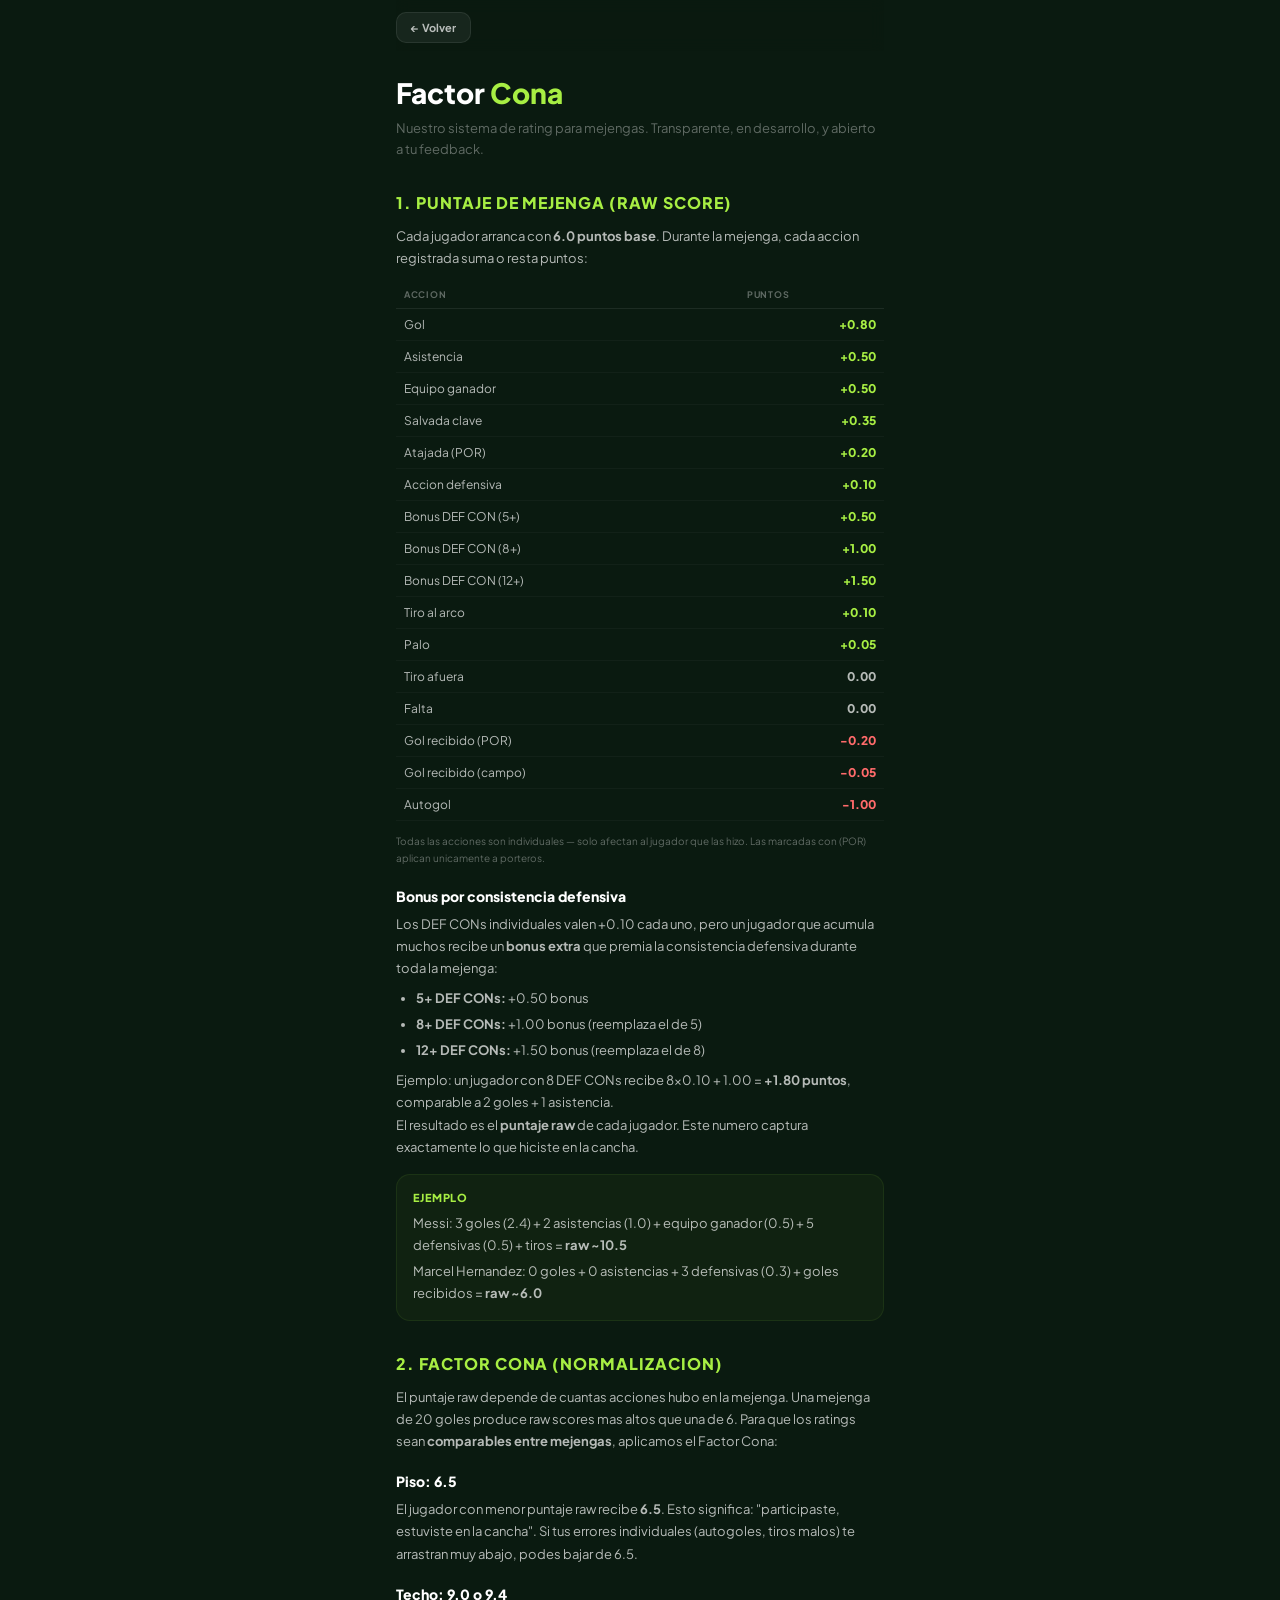
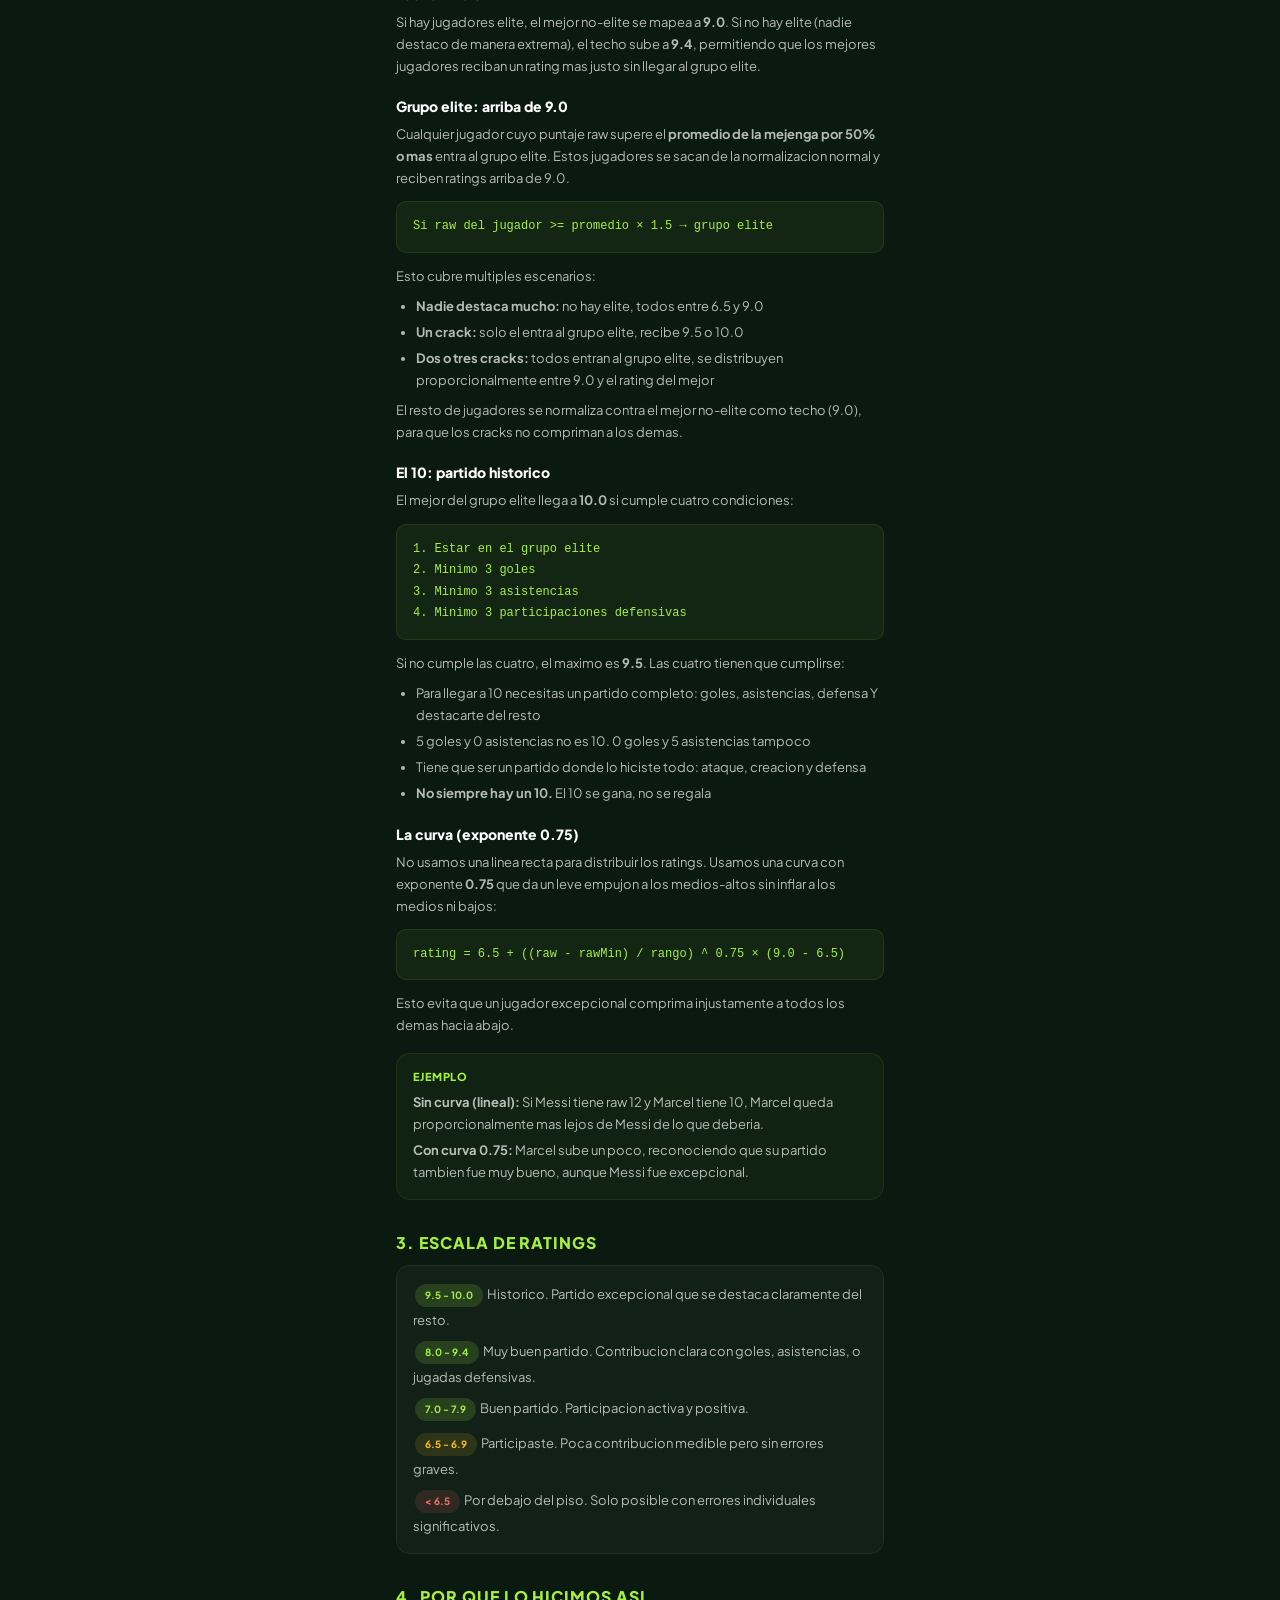
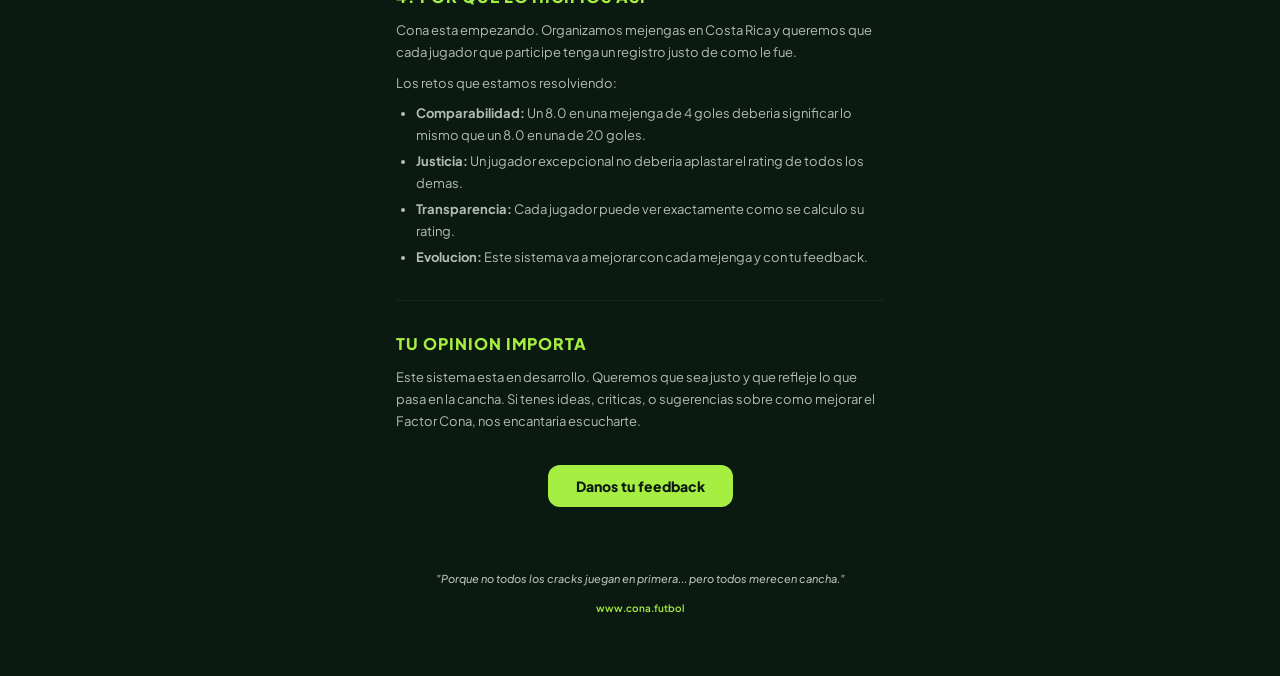
==== factor-cona.html @ 8634e44c "Actualizar organizador y reporte con Factor Cona + mejoras UI - Botón "Invitar a gente" en registro " ====
<!DOCTYPE html>
<html lang="es">
<head>
<meta charset="UTF-8">
<meta name="viewport" content="width=device-width,initial-scale=1,maximum-scale=1,user-scalable=no">
<title>Factor Cona — Sistema de Rating</title>
<link href="https://fonts.googleapis.com/css2?family=Plus+Jakarta+Sans:wght@400;500;600;700;800&display=swap" rel="stylesheet">
<style>
*{margin:0;padding:0;box-sizing:border-box}
:root{--bg:#0a1a10;--g:#A7EE43;--g2:rgba(167,238,67,.15);--w:#fff;--w7:rgba(255,255,255,.7);--w4:rgba(255,255,255,.35);--w2:rgba(255,255,255,.15)}
html{background:var(--bg)}
body{font-family:'Plus Jakarta Sans',sans-serif;background:var(--bg);color:var(--w);min-height:100vh;display:flex;justify-content:center}
.wrap{width:100%;max-width:520px;padding:0 16px 60px}
.back-bar{display:flex;align-items:center;padding:max(12px,env(safe-area-inset-top,12px)) 0 8px;position:sticky;top:0;z-index:50;background:rgba(10,26,16,.9);backdrop-filter:blur(8px)}
.back-btn{background:rgba(255,255,255,.06);border:1px solid rgba(255,255,255,.08);border-radius:10px;padding:8px 14px;font-family:inherit;font-size:11px;font-weight:700;color:var(--w7);cursor:pointer;display:flex;align-items:center;gap:6px}
h1{font-size:28px;font-weight:800;margin:24px 0 8px}
h1 span{color:var(--g)}
.sub{font-size:13px;color:var(--w4);line-height:1.6;margin-bottom:32px}
h2{font-size:16px;font-weight:800;color:var(--g);margin:32px 0 12px;text-transform:uppercase;letter-spacing:.06em}
h3{font-size:14px;font-weight:800;margin:20px 0 8px}
p,li{font-size:13px;color:var(--w7);line-height:1.7}
ul{padding-left:20px;margin:8px 0}
li{margin-bottom:4px}
.card{background:rgba(255,255,255,.03);border:1px solid rgba(255,255,255,.06);border-radius:14px;padding:16px;margin:12px 0}
.formula{font-family:monospace;font-size:12px;color:var(--g);background:rgba(167,238,67,.06);border:1px solid rgba(167,238,67,.1);border-radius:10px;padding:14px 16px;margin:12px 0;line-height:1.8;overflow-x:auto}
.table-wrap{overflow-x:auto;margin:12px 0}
table{width:100%;border-collapse:collapse;font-size:12px}
th{font-size:9px;font-weight:700;text-transform:uppercase;letter-spacing:.08em;color:var(--w4);padding:8px;text-align:left;border-bottom:1px solid rgba(255,255,255,.08)}
td{padding:8px;border-bottom:1px solid rgba(255,255,255,.03);color:var(--w7)}
td:last-child{font-weight:800;text-align:right}
.pos{color:var(--g)}
.neg{color:#ff6b6b}
.tag{display:inline-block;font-size:10px;font-weight:700;padding:3px 10px;border-radius:20px;margin:2px}
.tag.g{background:var(--g2);color:var(--g)}
.tag.y{background:rgba(251,191,36,.12);color:#fbbf24}
.tag.r{background:rgba(255,107,107,.12);color:#ff6b6b}
.example{background:rgba(167,238,67,.04);border:1px solid rgba(167,238,67,.08);border-radius:14px;padding:16px;margin:16px 0}
.example-title{font-size:11px;font-weight:800;color:var(--g);text-transform:uppercase;letter-spacing:.08em;margin-bottom:8px}
.divider{height:1px;background:rgba(255,255,255,.06);margin:32px 0}
.feedback-section{text-align:center;margin:32px 0}
.feedback-btn{background:var(--g);border:none;border-radius:12px;padding:12px 28px;font-family:inherit;font-size:14px;font-weight:800;color:#0a1a10;cursor:pointer}
.feedback-btn:active{opacity:.8}
.ftr{text-align:center;padding:32px 0 0;color:var(--w4)}
.ftr .tagline{font-size:11px;font-style:italic;font-weight:500;line-height:1.5;margin-bottom:8px;color:var(--w7)}
.ftr a{color:var(--g);text-decoration:none;font-size:10px;font-weight:600}
</style>
</head>
<body>
<div class="wrap">

<div class="back-bar">
  <button class="back-btn" onclick="history.back()">← Volver</button>
</div>

<h1>Factor <span>Cona</span></h1>
<p class="sub">Nuestro sistema de rating para mejengas. Transparente, en desarrollo, y abierto a tu feedback.</p>

<h2>1. Puntaje de Mejenga (Raw Score)</h2>
<p>Cada jugador arranca con <strong>6.0 puntos base</strong>. Durante la mejenga, cada accion registrada suma o resta puntos:</p>

<div class="table-wrap">
<table>
  <thead><tr><th>Accion</th><th>Puntos</th></tr></thead>
  <tbody>
    <tr><td>Gol</td><td class="pos">+0.80</td></tr>
    <tr><td>Asistencia</td><td class="pos">+0.50</td></tr>
    <tr><td>Equipo ganador</td><td class="pos">+0.50</td></tr>
    <tr><td>Salvada clave</td><td class="pos">+0.35</td></tr>
    <tr><td>Atajada (POR)</td><td class="pos">+0.20</td></tr>
    <tr><td>Accion defensiva</td><td class="pos">+0.10</td></tr>
    <tr><td>Bonus DEF CON (5+)</td><td class="pos">+0.50</td></tr>
    <tr><td>Bonus DEF CON (8+)</td><td class="pos">+1.00</td></tr>
    <tr><td>Bonus DEF CON (12+)</td><td class="pos">+1.50</td></tr>
    <tr><td>Tiro al arco</td><td class="pos">+0.10</td></tr>
    <tr><td>Palo</td><td class="pos">+0.05</td></tr>
    <tr><td>Tiro afuera</td><td>0.00</td></tr>
    <tr><td>Falta</td><td>0.00</td></tr>
    <tr><td>Gol recibido (POR)</td><td class="neg">-0.20</td></tr>
    <tr><td>Gol recibido (campo)</td><td class="neg">-0.05</td></tr>
    <tr><td>Autogol</td><td class="neg">-1.00</td></tr>
  </tbody>
</table>
</div>
<p style="font-size:10px;color:var(--w4);margin-top:8px">Todas las acciones son individuales — solo afectan al jugador que las hizo. Las marcadas con (POR) aplican unicamente a porteros.</p>

<h3>Bonus por consistencia defensiva</h3>
<p>Los DEF CONs individuales valen +0.10 cada uno, pero un jugador que acumula muchos recibe un <strong>bonus extra</strong> que premia la consistencia defensiva durante toda la mejenga:</p>
<ul>
  <li><strong>5+ DEF CONs:</strong> +0.50 bonus</li>
  <li><strong>8+ DEF CONs:</strong> +1.00 bonus (reemplaza el de 5)</li>
  <li><strong>12+ DEF CONs:</strong> +1.50 bonus (reemplaza el de 8)</li>
</ul>
<p>Ejemplo: un jugador con 8 DEF CONs recibe 8×0.10 + 1.00 = <strong>+1.80 puntos</strong>, comparable a 2 goles + 1 asistencia.</p>

<p>El resultado es el <strong>puntaje raw</strong> de cada jugador. Este numero captura exactamente lo que hiciste en la cancha.</p>

<div class="example">
  <div class="example-title">Ejemplo</div>
  <p>Messi: 3 goles (2.4) + 2 asistencias (1.0) + equipo ganador (0.5) + 5 defensivas (0.5) + tiros = <strong>raw ~10.5</strong></p>
  <p style="margin-top:4px">Marcel Hernandez: 0 goles + 0 asistencias + 3 defensivas (0.3) + goles recibidos = <strong>raw ~6.0</strong></p>
</div>

<h2>2. Factor Cona (Normalizacion)</h2>
<p>El puntaje raw depende de cuantas acciones hubo en la mejenga. Una mejenga de 20 goles produce raw scores mas altos que una de 6. Para que los ratings sean <strong>comparables entre mejengas</strong>, aplicamos el Factor Cona:</p>

<h3>Piso: 6.5</h3>
<p>El jugador con menor puntaje raw recibe <strong>6.5</strong>. Esto significa: "participaste, estuviste en la cancha". Si tus errores individuales (autogoles, tiros malos) te arrastran muy abajo, podes bajar de 6.5.</p>

<h3>Techo: 9.0 o 9.4</h3>
<p>Si hay jugadores elite, el mejor no-elite se mapea a <strong>9.0</strong>. Si no hay elite (nadie destaco de manera extrema), el techo sube a <strong>9.4</strong>, permitiendo que los mejores jugadores reciban un rating mas justo sin llegar al grupo elite.</p>

<h3>Grupo elite: arriba de 9.0</h3>
<p>Cualquier jugador cuyo puntaje raw supere el <strong>promedio de la mejenga por 50% o mas</strong> entra al grupo elite. Estos jugadores se sacan de la normalizacion normal y reciben ratings arriba de 9.0.</p>

<div class="formula">
Si raw del jugador >= promedio × 1.5 → grupo elite
</div>

<p>Esto cubre multiples escenarios:</p>
<ul>
  <li><strong>Nadie destaca mucho:</strong> no hay elite, todos entre 6.5 y 9.0</li>
  <li><strong>Un crack:</strong> solo el entra al grupo elite, recibe 9.5 o 10.0</li>
  <li><strong>Dos o tres cracks:</strong> todos entran al grupo elite, se distribuyen proporcionalmente entre 9.0 y el rating del mejor</li>
</ul>

<p>El resto de jugadores se normaliza contra el mejor no-elite como techo (9.0), para que los cracks no compriman a los demas.</p>

<h3>El 10: partido historico</h3>
<p>El mejor del grupo elite llega a <strong>10.0</strong> si cumple cuatro condiciones:</p>

<div class="formula">
1. Estar en el grupo elite<br>
2. Minimo 3 goles<br>
3. Minimo 3 asistencias<br>
4. Minimo 3 participaciones defensivas
</div>

<p>Si no cumple las cuatro, el maximo es <strong>9.5</strong>. Las cuatro tienen que cumplirse:</p>
<ul>
  <li>Para llegar a 10 necesitas un partido completo: goles, asistencias, defensa Y destacarte del resto</li>
  <li>5 goles y 0 asistencias no es 10. 0 goles y 5 asistencias tampoco</li>
  <li>Tiene que ser un partido donde lo hiciste todo: ataque, creacion y defensa</li>
  <li><strong>No siempre hay un 10.</strong> El 10 se gana, no se regala</li>
</ul>

<h3>La curva (exponente 0.75)</h3>
<p>No usamos una linea recta para distribuir los ratings. Usamos una curva con exponente <strong>0.75</strong> que da un leve empujon a los medios-altos sin inflar a los medios ni bajos:</p>

<div class="formula">
rating = 6.5 + ((raw - rawMin) / rango) ^ 0.75 × (9.0 - 6.5)
</div>

<p>Esto evita que un jugador excepcional comprima injustamente a todos los demas hacia abajo.</p>

<div class="example">
  <div class="example-title">Ejemplo</div>
  <p><strong>Sin curva (lineal):</strong> Si Messi tiene raw 12 y Marcel tiene 10, Marcel queda proporcionalmente mas lejos de Messi de lo que deberia.</p>
  <p style="margin-top:4px"><strong>Con curva 0.75:</strong> Marcel sube un poco, reconociendo que su partido tambien fue muy bueno, aunque Messi fue excepcional.</p>
</div>

<h2>3. Escala de Ratings</h2>

<div class="card">
  <p><span class="tag g">9.5 - 10.0</span> Historico. Partido excepcional que se destaca claramente del resto.</p>
  <p style="margin-top:8px"><span class="tag g">8.0 - 9.4</span> Muy buen partido. Contribucion clara con goles, asistencias, o jugadas defensivas.</p>
  <p style="margin-top:8px"><span class="tag g">7.0 - 7.9</span> Buen partido. Participacion activa y positiva.</p>
  <p style="margin-top:8px"><span class="tag y">6.5 - 6.9</span> Participaste. Poca contribucion medible pero sin errores graves.</p>
  <p style="margin-top:8px"><span class="tag r">&lt; 6.5</span> Por debajo del piso. Solo posible con errores individuales significativos.</p>
</div>

<h2>4. Por que lo hicimos asi</h2>

<p>Cona esta empezando. Organizamos mejengas en Costa Rica y queremos que cada jugador que participe tenga un registro justo de como le fue.</p>

<p style="margin-top:8px">Los retos que estamos resolviendo:</p>
<ul>
  <li><strong>Comparabilidad:</strong> Un 8.0 en una mejenga de 4 goles deberia significar lo mismo que un 8.0 en una de 20 goles.</li>
  <li><strong>Justicia:</strong> Un jugador excepcional no deberia aplastar el rating de todos los demas.</li>
  <li><strong>Transparencia:</strong> Cada jugador puede ver exactamente como se calculo su rating.</li>
  <li><strong>Evolucion:</strong> Este sistema va a mejorar con cada mejenga y con tu feedback.</li>
</ul>

<div class="divider"></div>

<h2>Tu opinion importa</h2>
<p>Este sistema esta en desarrollo. Queremos que sea justo y que refleje lo que pasa en la cancha. Si tenes ideas, criticas, o sugerencias sobre como mejorar el Factor Cona, nos encantaria escucharte.</p>

<div class="feedback-section">
  <button class="feedback-btn" onclick="document.getElementById('fbModal').style.display='flex'">Danos tu feedback</button>
</div>

<div class="ftr">
  <p class="tagline">"Porque no todos los cracks juegan en primera... pero todos merecen cancha."</p>
  <a href="https://www.cona.futbol">www.cona.futbol</a>
</div>

</div>

<!-- Feedback Modal -->
<div id="fbModal" style="position:fixed;inset:0;z-index:200;display:none;background:rgba(0,0,0,.6);backdrop-filter:blur(4px);align-items:center;justify-content:center">
  <div style="background:rgba(10,20,13,.97);border:1px solid rgba(255,255,255,.08);border-radius:20px;width:90%;max-width:400px;padding:24px 20px;position:relative">
    <button onclick="document.getElementById('fbModal').style.display='none'" style="position:absolute;top:12px;right:12px;background:rgba(255,255,255,.06);border:none;border-radius:8px;width:28px;height:28px;color:var(--w4);font-size:14px;cursor:pointer;font-family:inherit">✕</button>
    <p style="font-size:16px;font-weight:800;color:var(--w);margin-bottom:4px">Tu opinion importa</p>
    <p style="font-size:11px;color:var(--w4);margin-bottom:16px">Ayudanos a mejorar el Factor Cona y el sistema de rating</p>
    <textarea id="fbText" placeholder="Que pensas del sistema de rating? Algo que cambiarias? Ideas para mejorar el Factor Cona..." style="width:100%;min-height:120px;background:rgba(255,255,255,.04);border:1px solid rgba(255,255,255,.1);border-radius:12px;padding:12px;font-family:inherit;font-size:13px;color:var(--w);resize:vertical;outline:none" onfocus="this.style.borderColor='rgba(167,238,67,.4)'" onblur="this.style.borderColor='rgba(255,255,255,.1)'"></textarea>
    <button id="fbSend" onclick="sendFeedback()" style="margin-top:12px;width:100%;padding:12px;background:var(--g);border:none;border-radius:12px;font-family:inherit;font-size:13px;font-weight:800;color:#0a1a10;cursor:pointer">Enviar feedback</button>
  </div>
</div>

<script>
async function sendFeedback() {
  const text = document.getElementById('fbText').value.trim();
  if (!text) return;
  const btn = document.getElementById('fbSend');
  btn.textContent = 'Enviando...';
  btn.disabled = true;
  try {
    const url = 'https://firestore.googleapis.com/v1/projects/cona-demo-organizador/databases/(default)/documents/feedback_factor_cona';
    const res = await fetch(url, {
      method: 'POST',
      headers: {'Content-Type': 'application/json'},
      body: JSON.stringify({
        fields: {
          mensaje: {stringValue: text},
          ts: {timestampValue: new Date().toISOString()},
          userAgent: {stringValue: navigator.userAgent}
        }
      })
    });
    if (!res.ok) {
      const err = await res.json();
      throw new Error(err.error?.message || res.status);
    }
    btn.textContent = 'Enviado!';
    btn.style.background = 'rgba(167,238,67,.3)';
    btn.style.color = '#A7EE43';
    document.getElementById('fbText').value = '';
    setTimeout(() => {
      document.getElementById('fbModal').style.display = 'none';
      btn.textContent = 'Enviar feedback';
      btn.style.background = '';
      btn.style.color = '';
      btn.disabled = false;
    }, 1500);
  } catch (e) {
    btn.textContent = 'Error: ' + e.message;
    btn.style.fontSize = '10px';
    btn.disabled = false;
  }
}
</script>
</body>
</html>
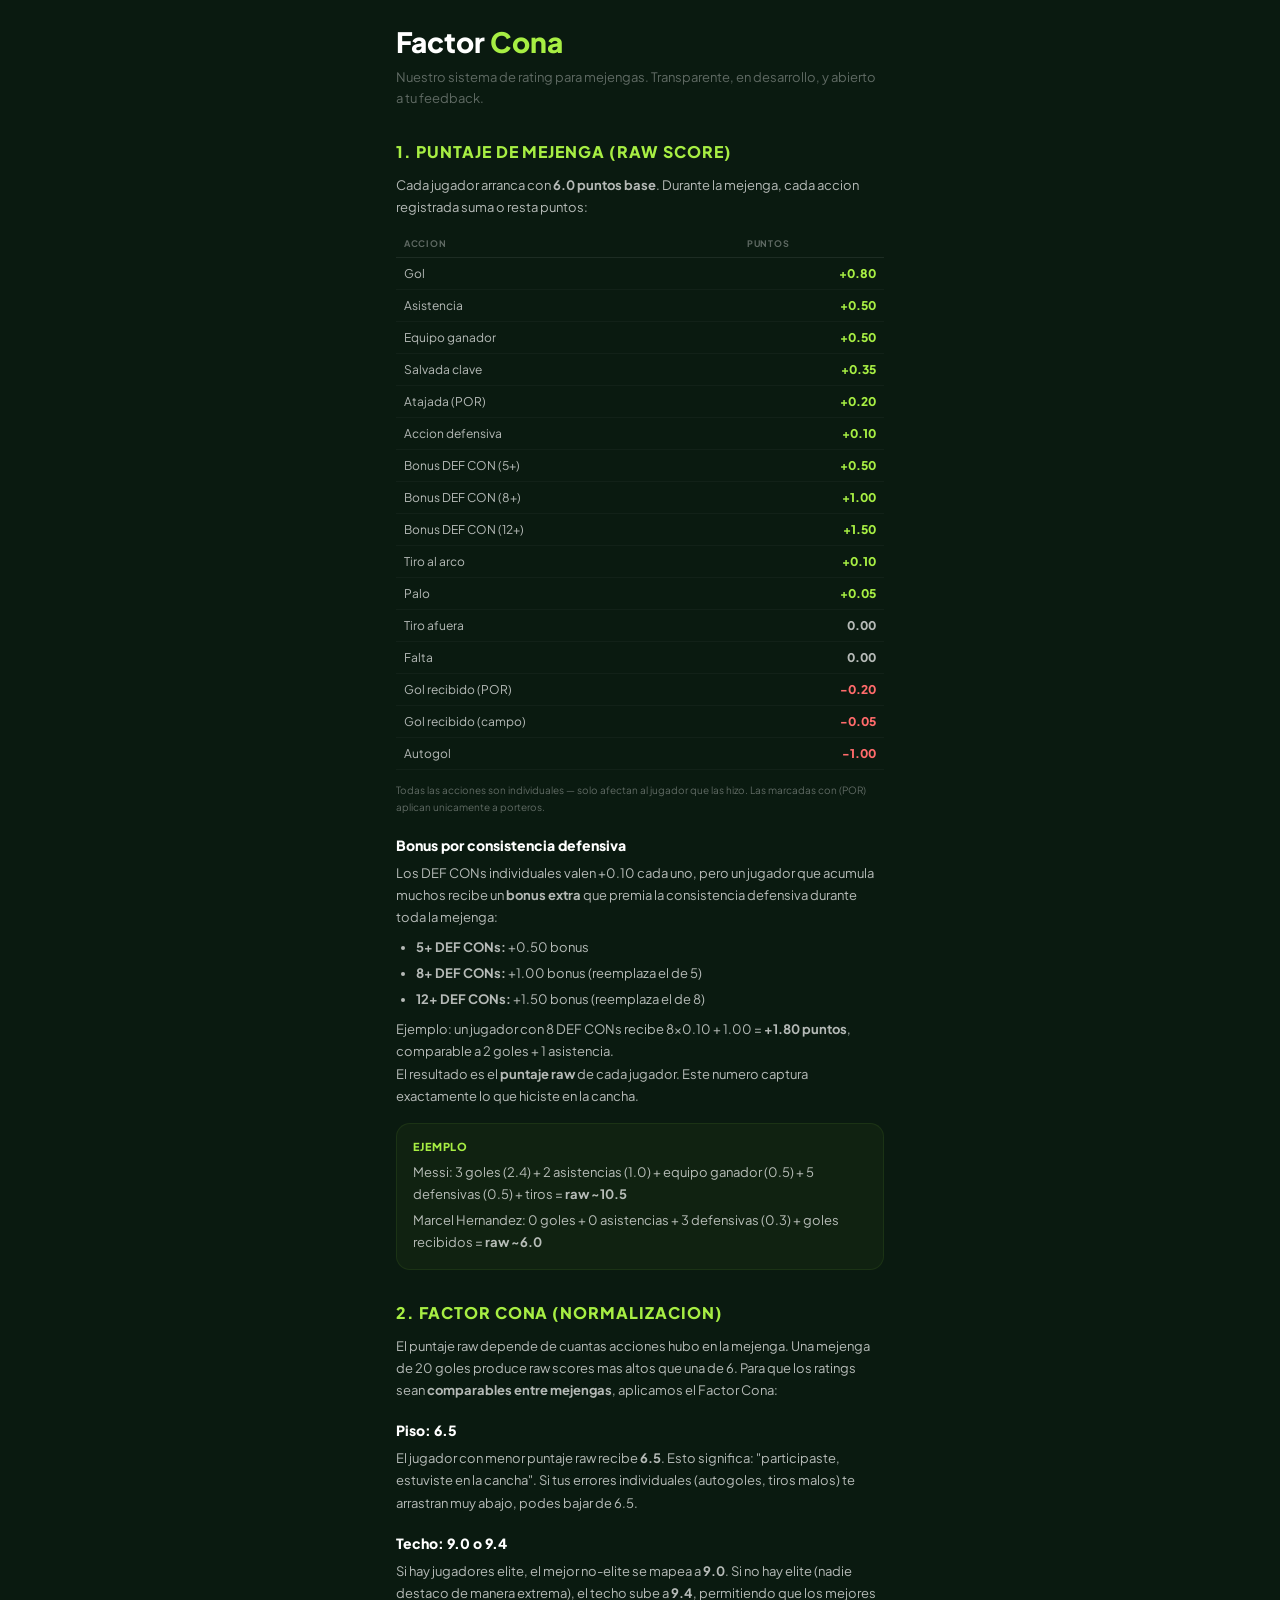
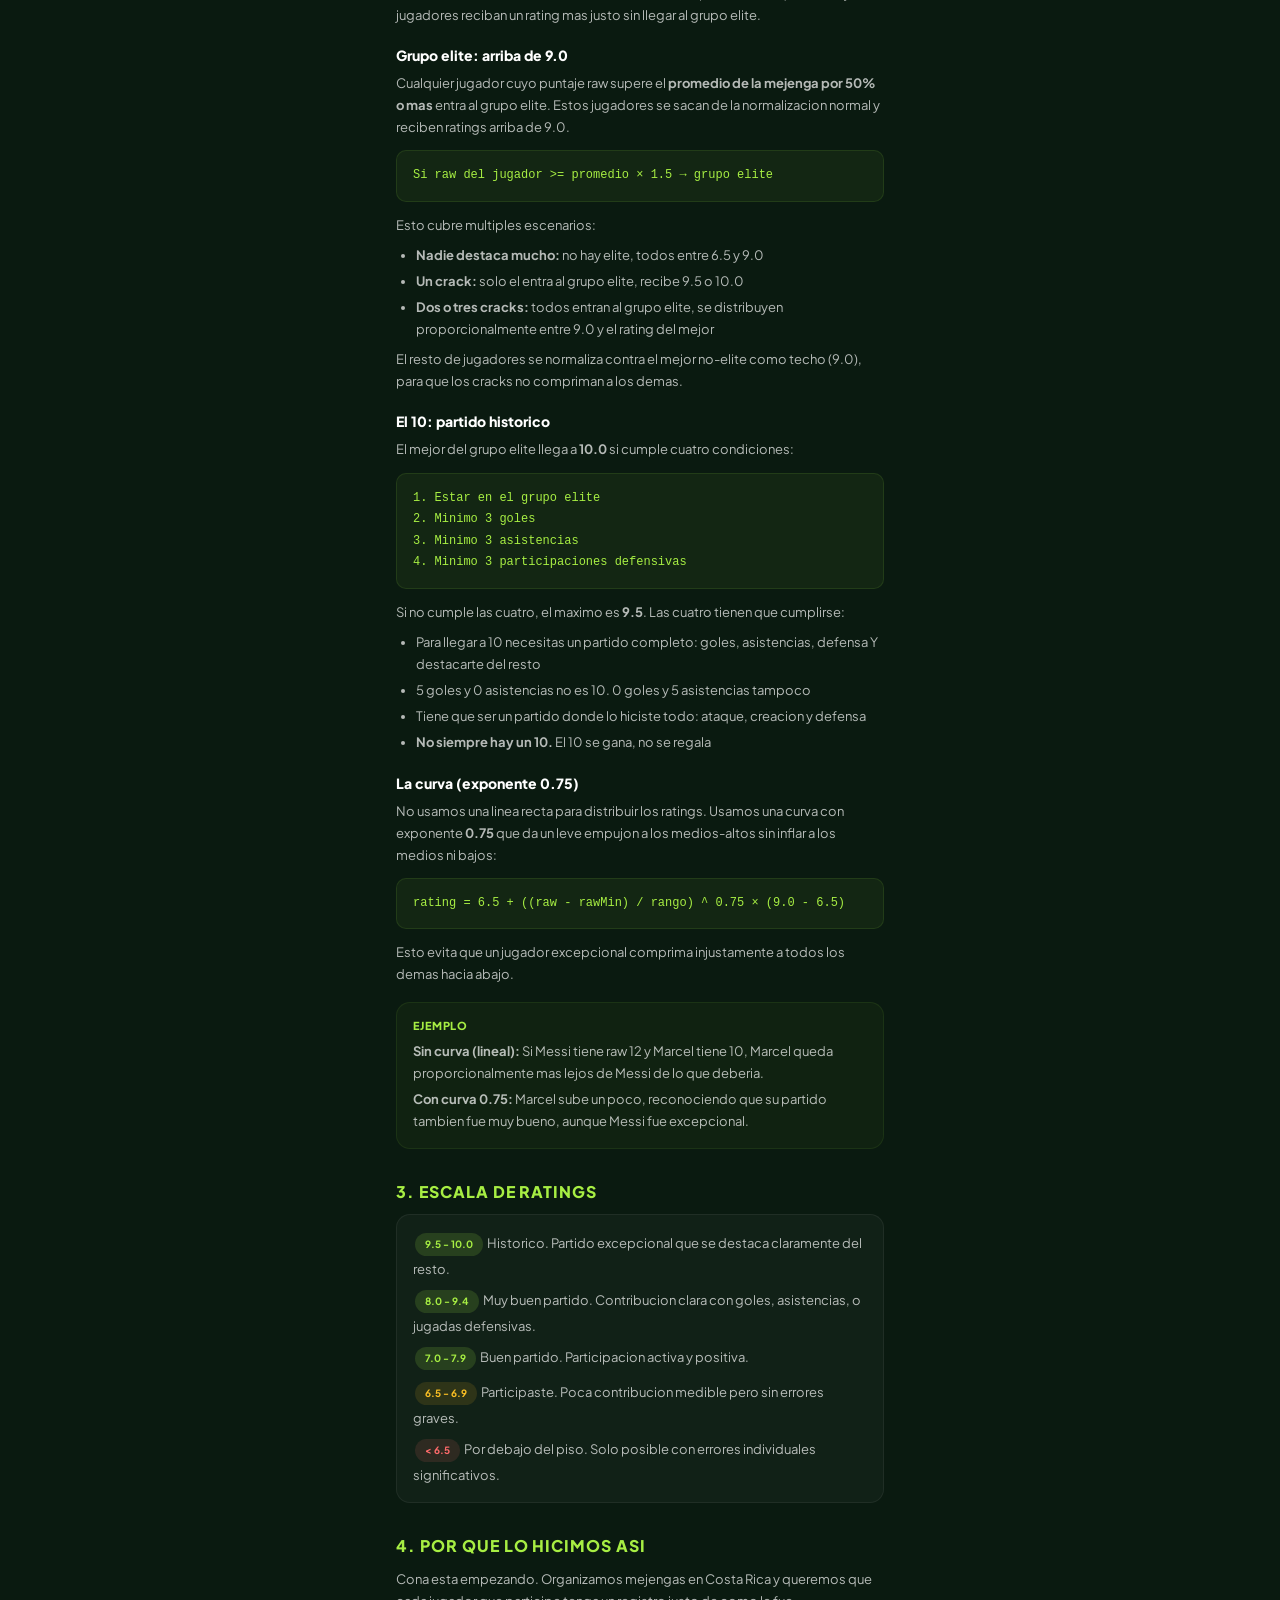
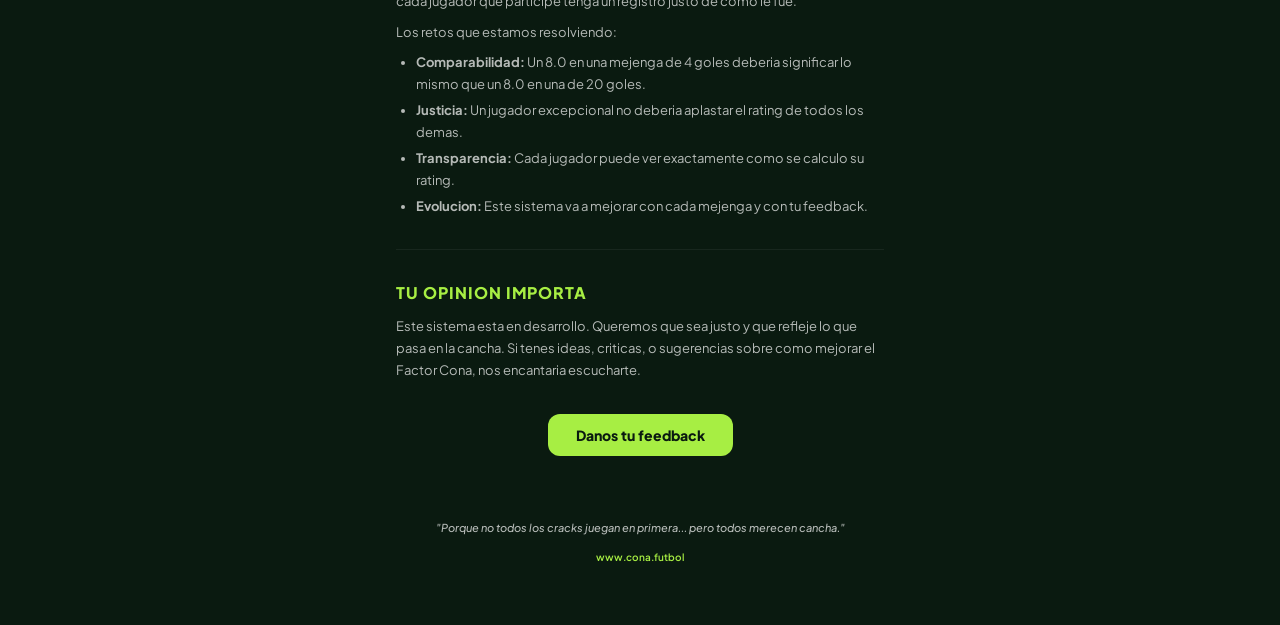
==== commit fa3b5767: "Remover boton Volver de factor-cona.html El boton usaba history.back() que podia llevar de vuelta al" ====
--- a/factor-cona.html
+++ b/factor-cona.html
@@ -48,11 +48,7 @@
 <body>
 <div class="wrap">
 
-<div class="back-bar">
-  <button class="back-btn" onclick="history.back()">← Volver</button>
-</div>
-
-<h1>Factor <span>Cona</span></h1>
+<h1 style="margin-top:max(24px,env(safe-area-inset-top,24px))">Factor <span>Cona</span></h1>
 <p class="sub">Nuestro sistema de rating para mejengas. Transparente, en desarrollo, y abierto a tu feedback.</p>
 
 <h2>1. Puntaje de Mejenga (Raw Score)</h2>
@@ -199,7 +195,7 @@
 <!-- Feedback Modal -->
 <div id="fbModal" style="position:fixed;inset:0;z-index:200;display:none;background:rgba(0,0,0,.6);backdrop-filter:blur(4px);align-items:center;justify-content:center">
   <div style="background:rgba(10,20,13,.97);border:1px solid rgba(255,255,255,.08);border-radius:20px;width:90%;max-width:400px;padding:24px 20px;position:relative">
-    <button onclick="document.getElementById('fbModal').style.display='none'" style="position:absolute;top:12px;right:12px;background:rgba(255,255,255,.06);border:none;border-radius:8px;width:28px;height:28px;color:var(--w4);font-size:14px;cursor:pointer;font-family:inherit">✕</button>
+    <button onclick="document.getElementById('fbModal').style.display='none'" style="position:absolute;top:12px;right:12px;background:rgba(255,255,255,.06);border:none;border-radius:8px;width:28px;height:28px;color:var(--w4);font-size:14px;cursor:pointer;font-family:inherit">&times;</button>
     <p style="font-size:16px;font-weight:800;color:var(--w);margin-bottom:4px">Tu opinion importa</p>
     <p style="font-size:11px;color:var(--w4);margin-bottom:16px">Ayudanos a mejorar el Factor Cona y el sistema de rating</p>
     <textarea id="fbText" placeholder="Que pensas del sistema de rating? Algo que cambiarias? Ideas para mejorar el Factor Cona..." style="width:100%;min-height:120px;background:rgba(255,255,255,.04);border:1px solid rgba(255,255,255,.1);border-radius:12px;padding:12px;font-family:inherit;font-size:13px;color:var(--w);resize:vertical;outline:none" onfocus="this.style.borderColor='rgba(167,238,67,.4)'" onblur="this.style.borderColor='rgba(255,255,255,.1)'"></textarea>
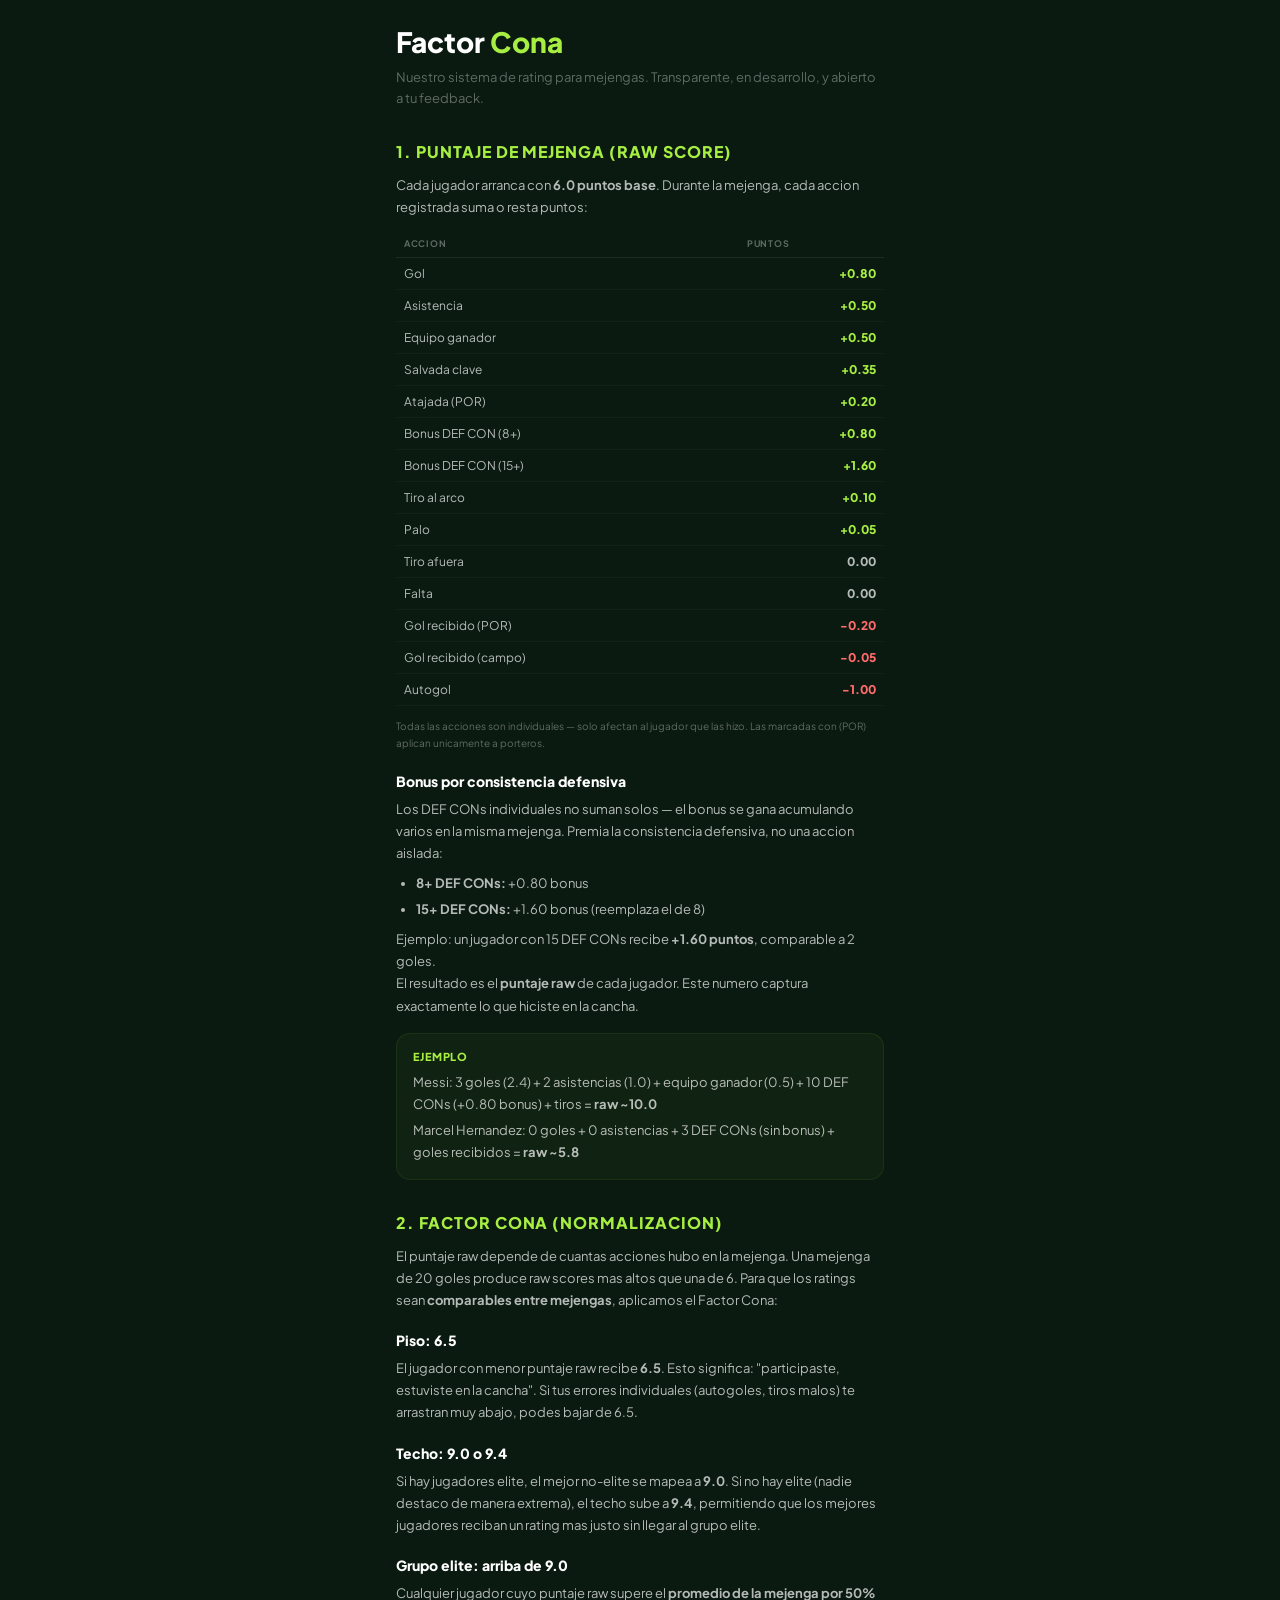
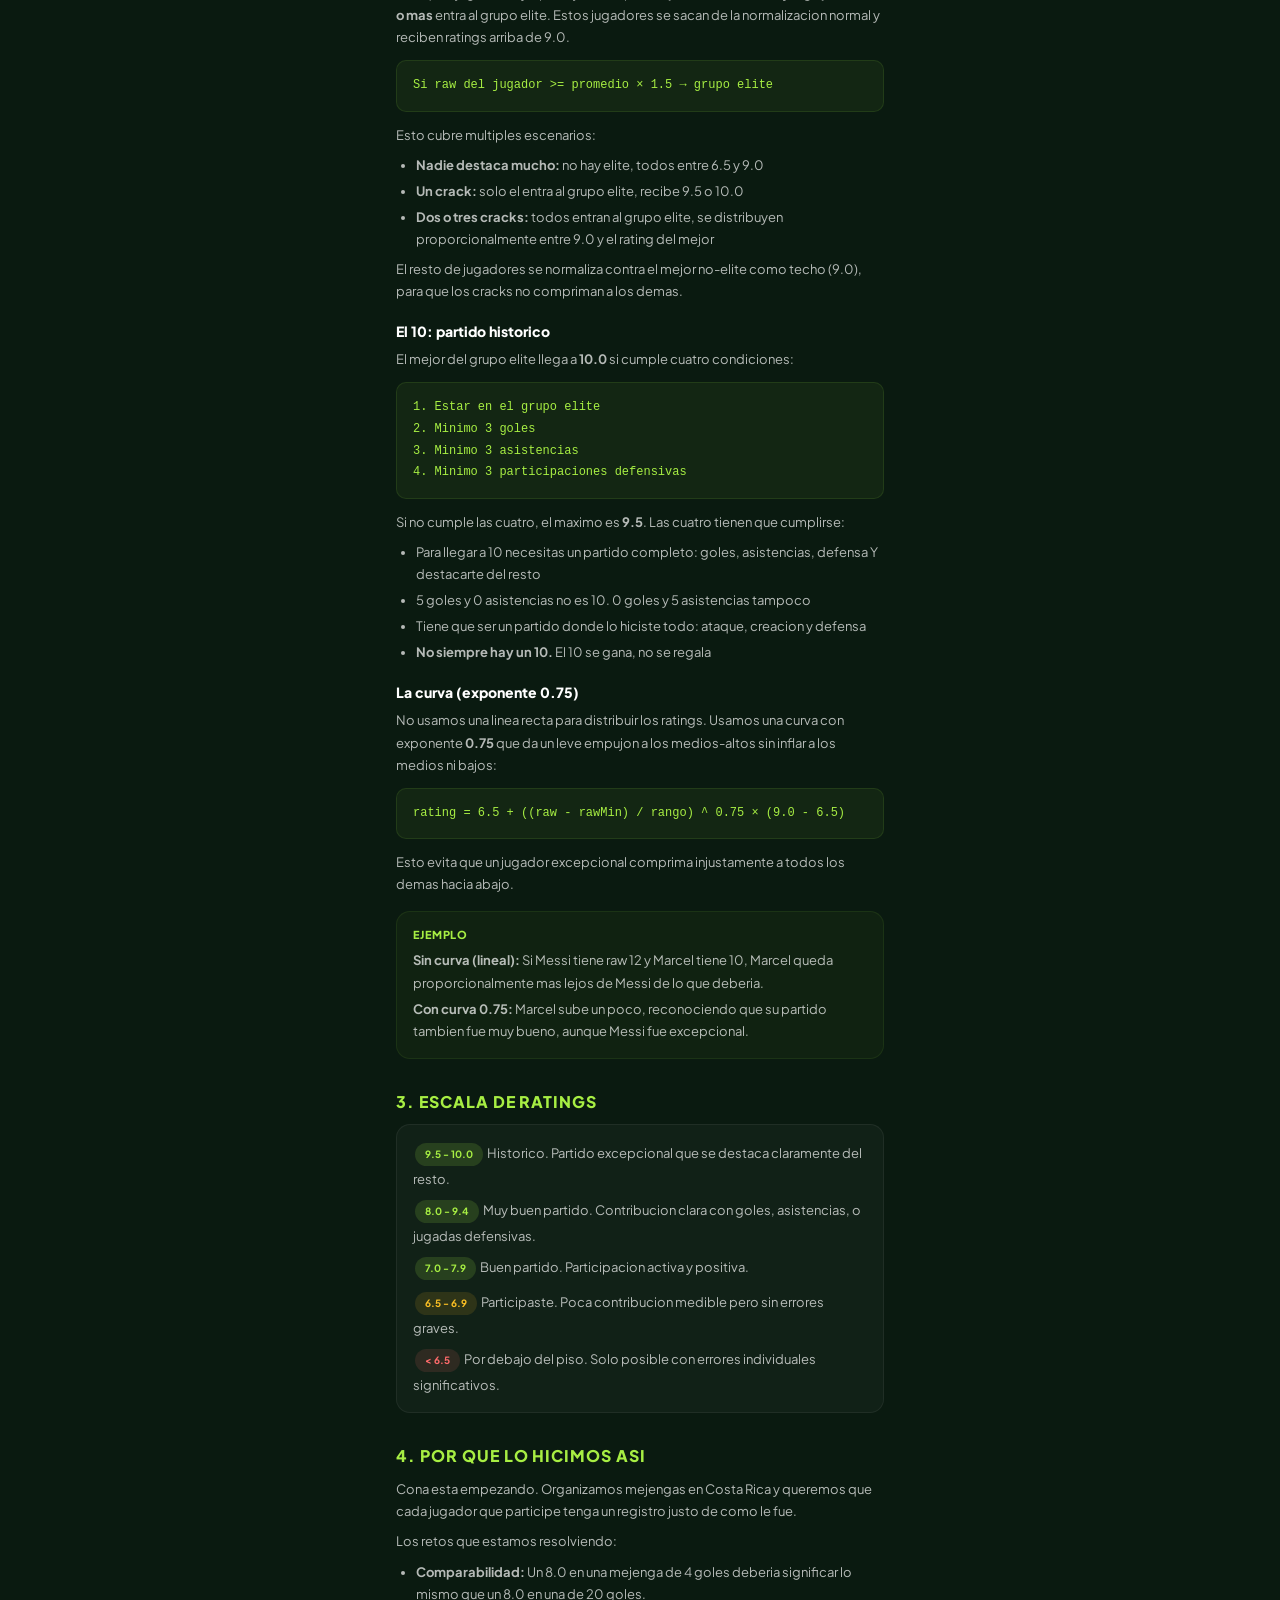
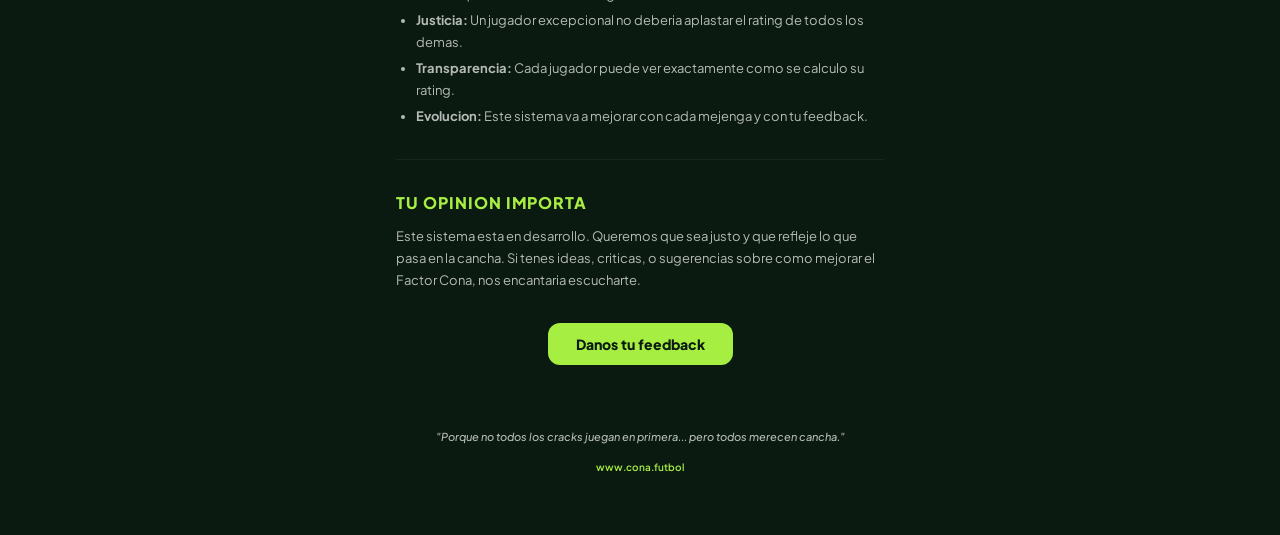
==== commit 047cc9f1: "Rebalance DEFCON bonus + mostrar Faltas en reporte Cambio 1 — Rating DEFCON Antes: +0.10 por cada DE" ====
--- a/factor-cona.html
+++ b/factor-cona.html
@@ -63,10 +63,8 @@
     <tr><td>Equipo ganador</td><td class="pos">+0.50</td></tr>
     <tr><td>Salvada clave</td><td class="pos">+0.35</td></tr>
     <tr><td>Atajada (POR)</td><td class="pos">+0.20</td></tr>
-    <tr><td>Accion defensiva</td><td class="pos">+0.10</td></tr>
-    <tr><td>Bonus DEF CON (5+)</td><td class="pos">+0.50</td></tr>
-    <tr><td>Bonus DEF CON (8+)</td><td class="pos">+1.00</td></tr>
-    <tr><td>Bonus DEF CON (12+)</td><td class="pos">+1.50</td></tr>
+    <tr><td>Bonus DEF CON (8+)</td><td class="pos">+0.80</td></tr>
+    <tr><td>Bonus DEF CON (15+)</td><td class="pos">+1.60</td></tr>
     <tr><td>Tiro al arco</td><td class="pos">+0.10</td></tr>
     <tr><td>Palo</td><td class="pos">+0.05</td></tr>
     <tr><td>Tiro afuera</td><td>0.00</td></tr>
@@ -80,20 +78,19 @@
 <p style="font-size:10px;color:var(--w4);margin-top:8px">Todas las acciones son individuales — solo afectan al jugador que las hizo. Las marcadas con (POR) aplican unicamente a porteros.</p>
 
 <h3>Bonus por consistencia defensiva</h3>
-<p>Los DEF CONs individuales valen +0.10 cada uno, pero un jugador que acumula muchos recibe un <strong>bonus extra</strong> que premia la consistencia defensiva durante toda la mejenga:</p>
-<ul>
-  <li><strong>5+ DEF CONs:</strong> +0.50 bonus</li>
-  <li><strong>8+ DEF CONs:</strong> +1.00 bonus (reemplaza el de 5)</li>
-  <li><strong>12+ DEF CONs:</strong> +1.50 bonus (reemplaza el de 8)</li>
-</ul>
-<p>Ejemplo: un jugador con 8 DEF CONs recibe 8×0.10 + 1.00 = <strong>+1.80 puntos</strong>, comparable a 2 goles + 1 asistencia.</p>
+<p>Los DEF CONs individuales no suman solos — el bonus se gana acumulando varios en la misma mejenga. Premia la consistencia defensiva, no una accion aislada:</p>
+<ul>
+  <li><strong>8+ DEF CONs:</strong> +0.80 bonus</li>
+  <li><strong>15+ DEF CONs:</strong> +1.60 bonus (reemplaza el de 8)</li>
+</ul>
+<p>Ejemplo: un jugador con 15 DEF CONs recibe <strong>+1.60 puntos</strong>, comparable a 2 goles.</p>
 
 <p>El resultado es el <strong>puntaje raw</strong> de cada jugador. Este numero captura exactamente lo que hiciste en la cancha.</p>
 
 <div class="example">
   <div class="example-title">Ejemplo</div>
-  <p>Messi: 3 goles (2.4) + 2 asistencias (1.0) + equipo ganador (0.5) + 5 defensivas (0.5) + tiros = <strong>raw ~10.5</strong></p>
-  <p style="margin-top:4px">Marcel Hernandez: 0 goles + 0 asistencias + 3 defensivas (0.3) + goles recibidos = <strong>raw ~6.0</strong></p>
+  <p>Messi: 3 goles (2.4) + 2 asistencias (1.0) + equipo ganador (0.5) + 10 DEF CONs (+0.80 bonus) + tiros = <strong>raw ~10.0</strong></p>
+  <p style="margin-top:4px">Marcel Hernandez: 0 goles + 0 asistencias + 3 DEF CONs (sin bonus) + goles recibidos = <strong>raw ~5.8</strong></p>
 </div>
 
 <h2>2. Factor Cona (Normalizacion)</h2>
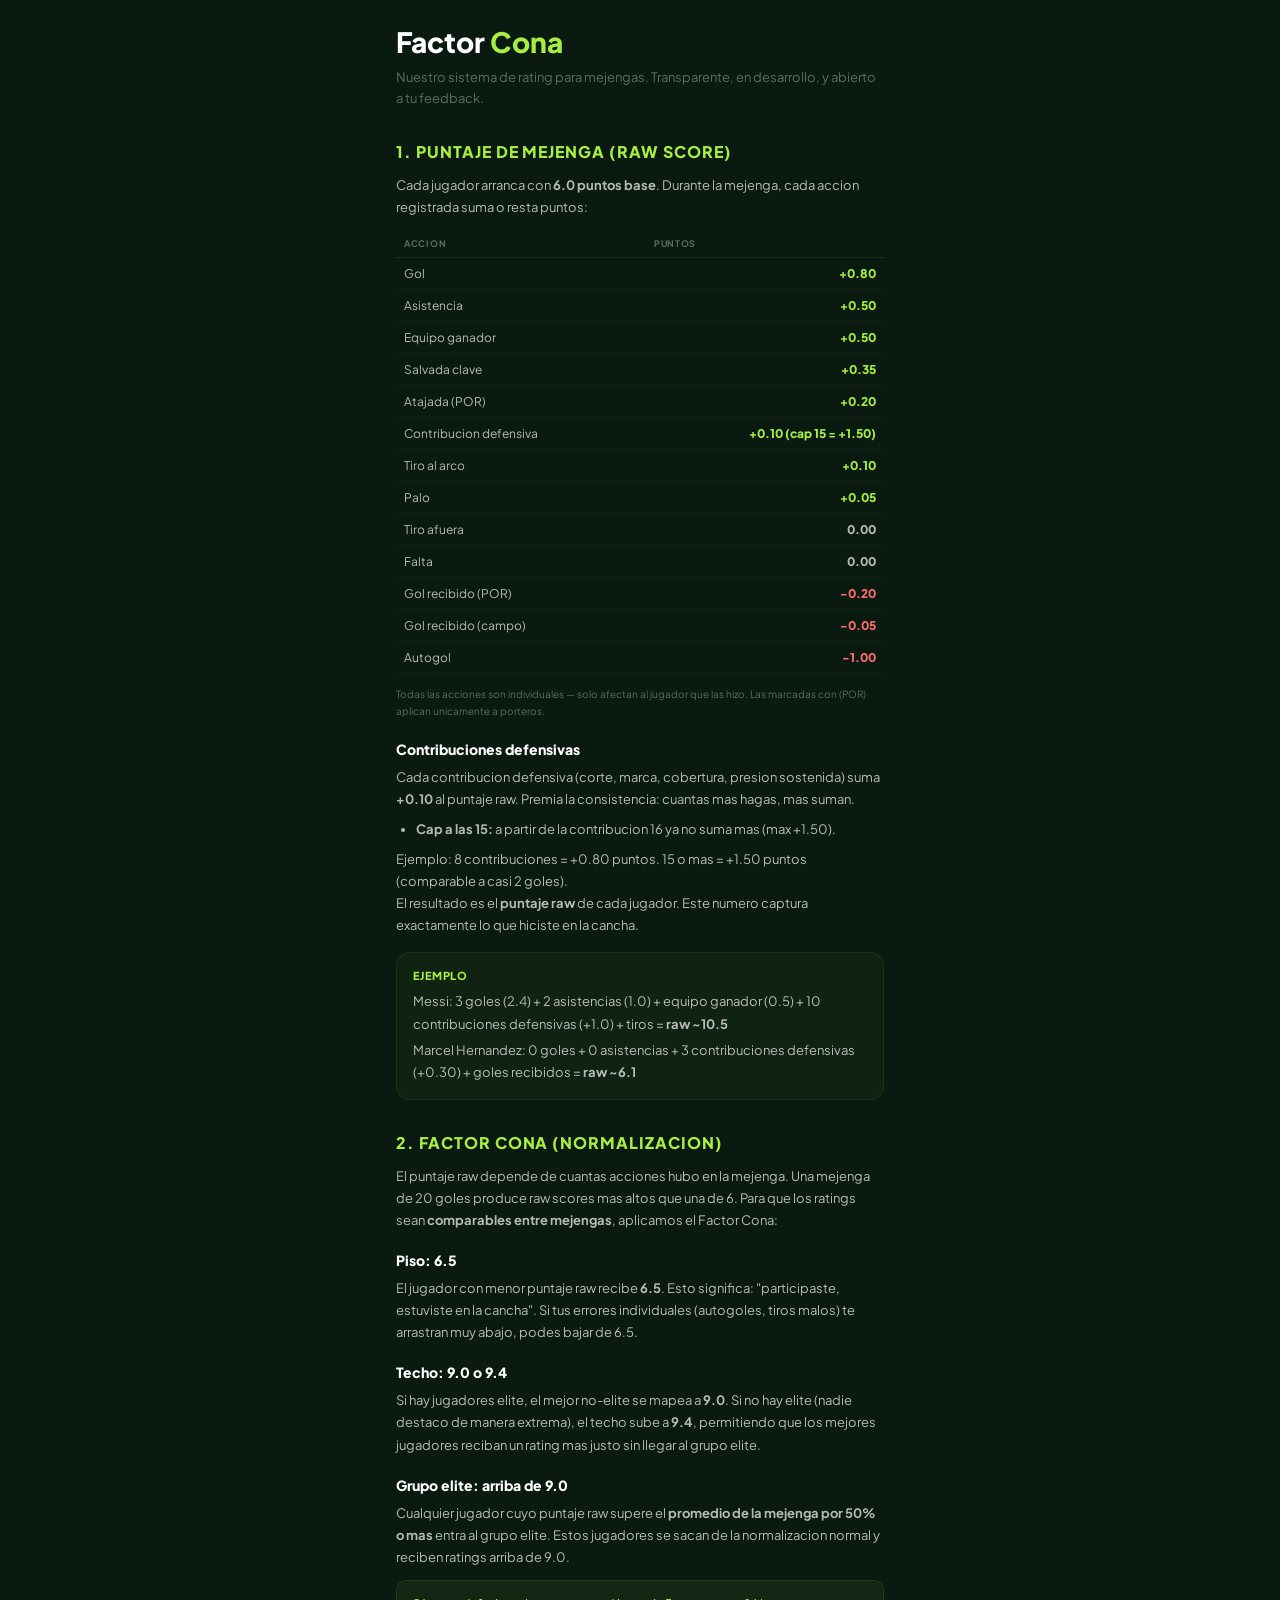
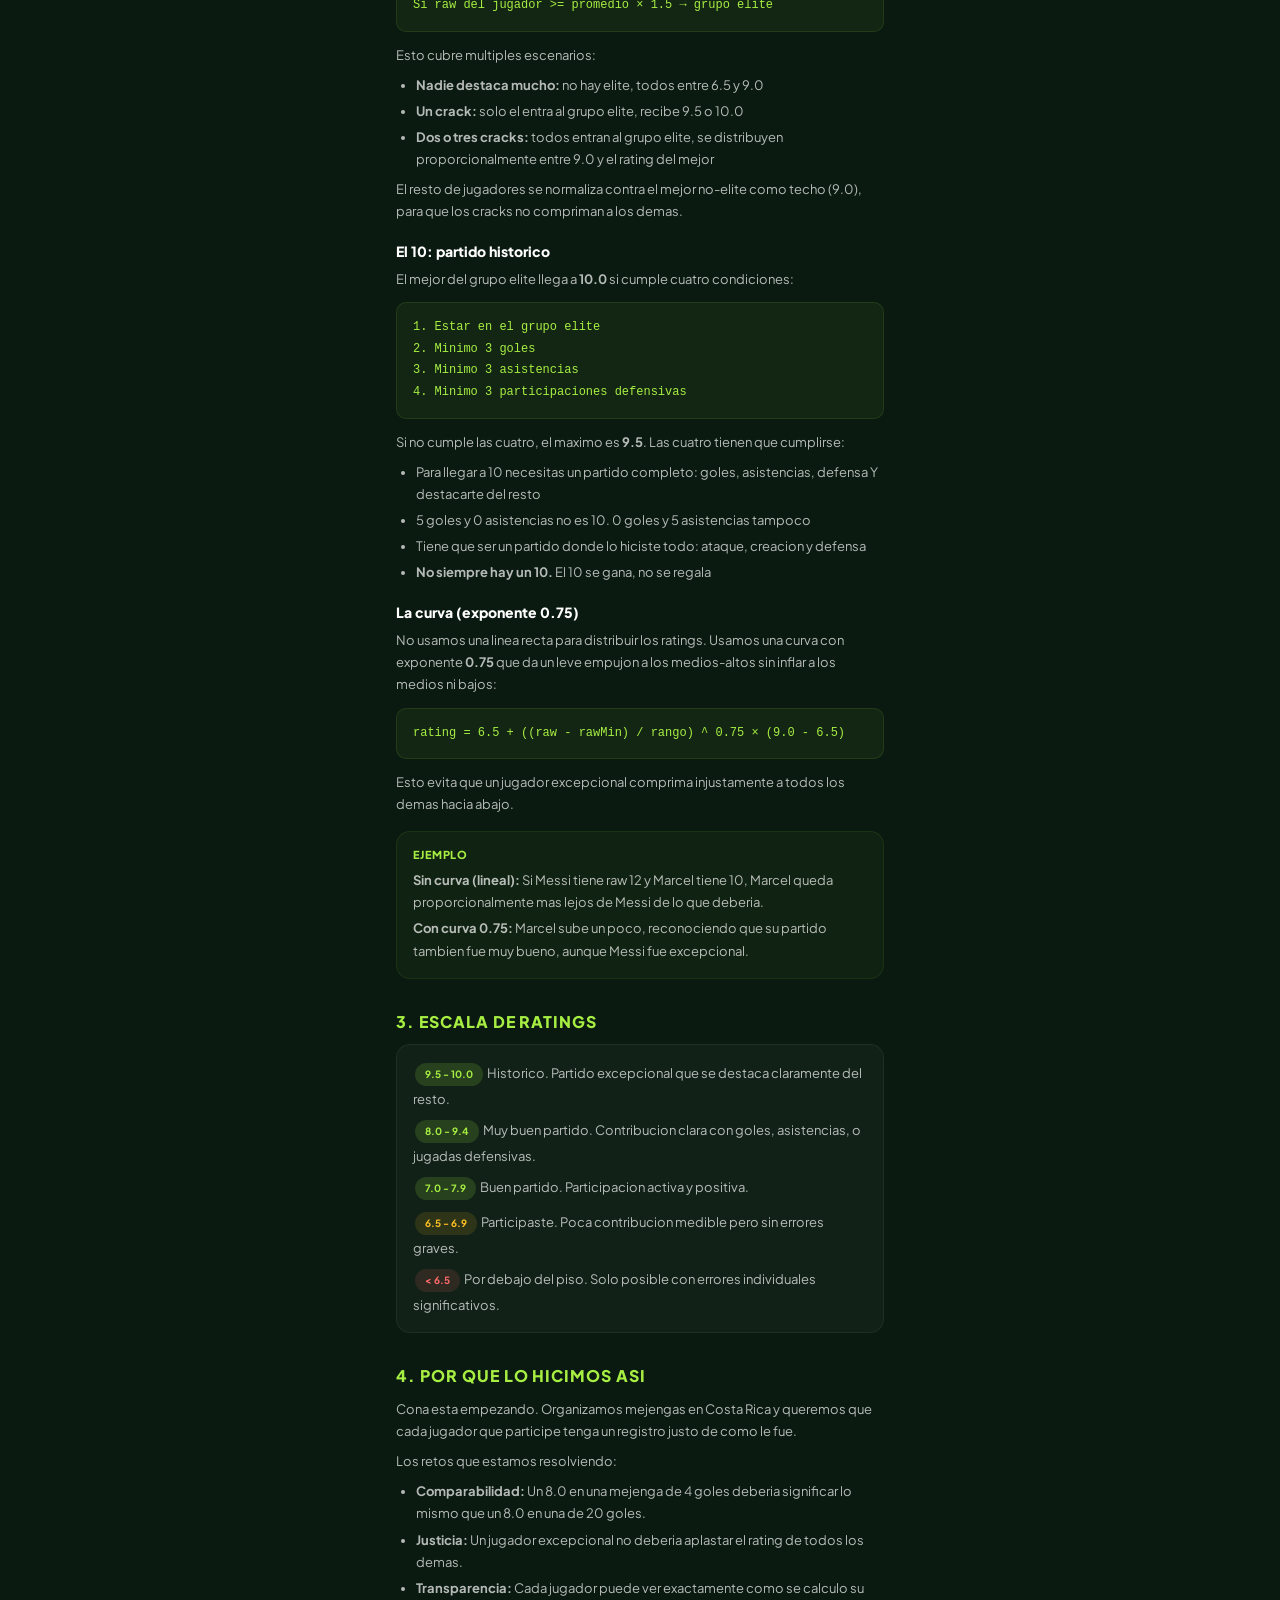
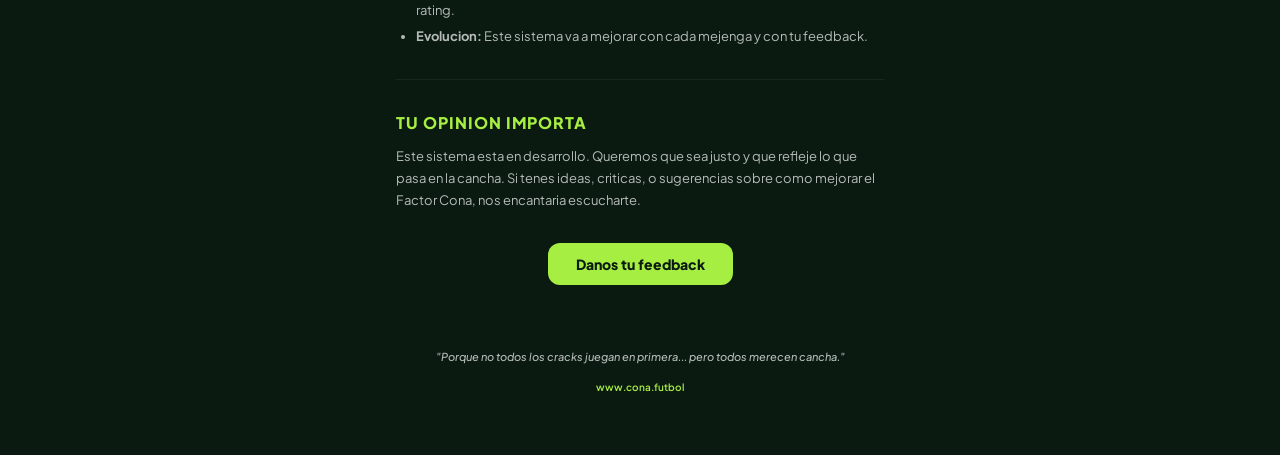
==== commit 8ccd1632: "Rating: contribuciones defensivas suman lineal + rename UI (#15) Cambio 1 — Fórmula del rating Antes" ====
--- a/factor-cona.html
+++ b/factor-cona.html
@@ -63,8 +63,7 @@
     <tr><td>Equipo ganador</td><td class="pos">+0.50</td></tr>
     <tr><td>Salvada clave</td><td class="pos">+0.35</td></tr>
     <tr><td>Atajada (POR)</td><td class="pos">+0.20</td></tr>
-    <tr><td>Bonus DEF CON (8+)</td><td class="pos">+0.80</td></tr>
-    <tr><td>Bonus DEF CON (15+)</td><td class="pos">+1.60</td></tr>
+    <tr><td>Contribucion defensiva</td><td class="pos">+0.10 (cap 15 = +1.50)</td></tr>
     <tr><td>Tiro al arco</td><td class="pos">+0.10</td></tr>
     <tr><td>Palo</td><td class="pos">+0.05</td></tr>
     <tr><td>Tiro afuera</td><td>0.00</td></tr>
@@ -77,20 +76,19 @@
 </div>
 <p style="font-size:10px;color:var(--w4);margin-top:8px">Todas las acciones son individuales — solo afectan al jugador que las hizo. Las marcadas con (POR) aplican unicamente a porteros.</p>
 
-<h3>Bonus por consistencia defensiva</h3>
-<p>Los DEF CONs individuales no suman solos — el bonus se gana acumulando varios en la misma mejenga. Premia la consistencia defensiva, no una accion aislada:</p>
-<ul>
-  <li><strong>8+ DEF CONs:</strong> +0.80 bonus</li>
-  <li><strong>15+ DEF CONs:</strong> +1.60 bonus (reemplaza el de 8)</li>
-</ul>
-<p>Ejemplo: un jugador con 15 DEF CONs recibe <strong>+1.60 puntos</strong>, comparable a 2 goles.</p>
+<h3>Contribuciones defensivas</h3>
+<p>Cada contribucion defensiva (corte, marca, cobertura, presion sostenida) suma <strong>+0.10</strong> al puntaje raw. Premia la consistencia: cuantas mas hagas, mas suman.</p>
+<ul>
+  <li><strong>Cap a las 15:</strong> a partir de la contribucion 16 ya no suma mas (max +1.50).</li>
+</ul>
+<p>Ejemplo: 8 contribuciones = +0.80 puntos. 15 o mas = +1.50 puntos (comparable a casi 2 goles).</p>
 
 <p>El resultado es el <strong>puntaje raw</strong> de cada jugador. Este numero captura exactamente lo que hiciste en la cancha.</p>
 
 <div class="example">
   <div class="example-title">Ejemplo</div>
-  <p>Messi: 3 goles (2.4) + 2 asistencias (1.0) + equipo ganador (0.5) + 10 DEF CONs (+0.80 bonus) + tiros = <strong>raw ~10.0</strong></p>
-  <p style="margin-top:4px">Marcel Hernandez: 0 goles + 0 asistencias + 3 DEF CONs (sin bonus) + goles recibidos = <strong>raw ~5.8</strong></p>
+  <p>Messi: 3 goles (2.4) + 2 asistencias (1.0) + equipo ganador (0.5) + 10 contribuciones defensivas (+1.0) + tiros = <strong>raw ~10.5</strong></p>
+  <p style="margin-top:4px">Marcel Hernandez: 0 goles + 0 asistencias + 3 contribuciones defensivas (+0.30) + goles recibidos = <strong>raw ~6.1</strong></p>
 </div>
 
 <h2>2. Factor Cona (Normalizacion)</h2>
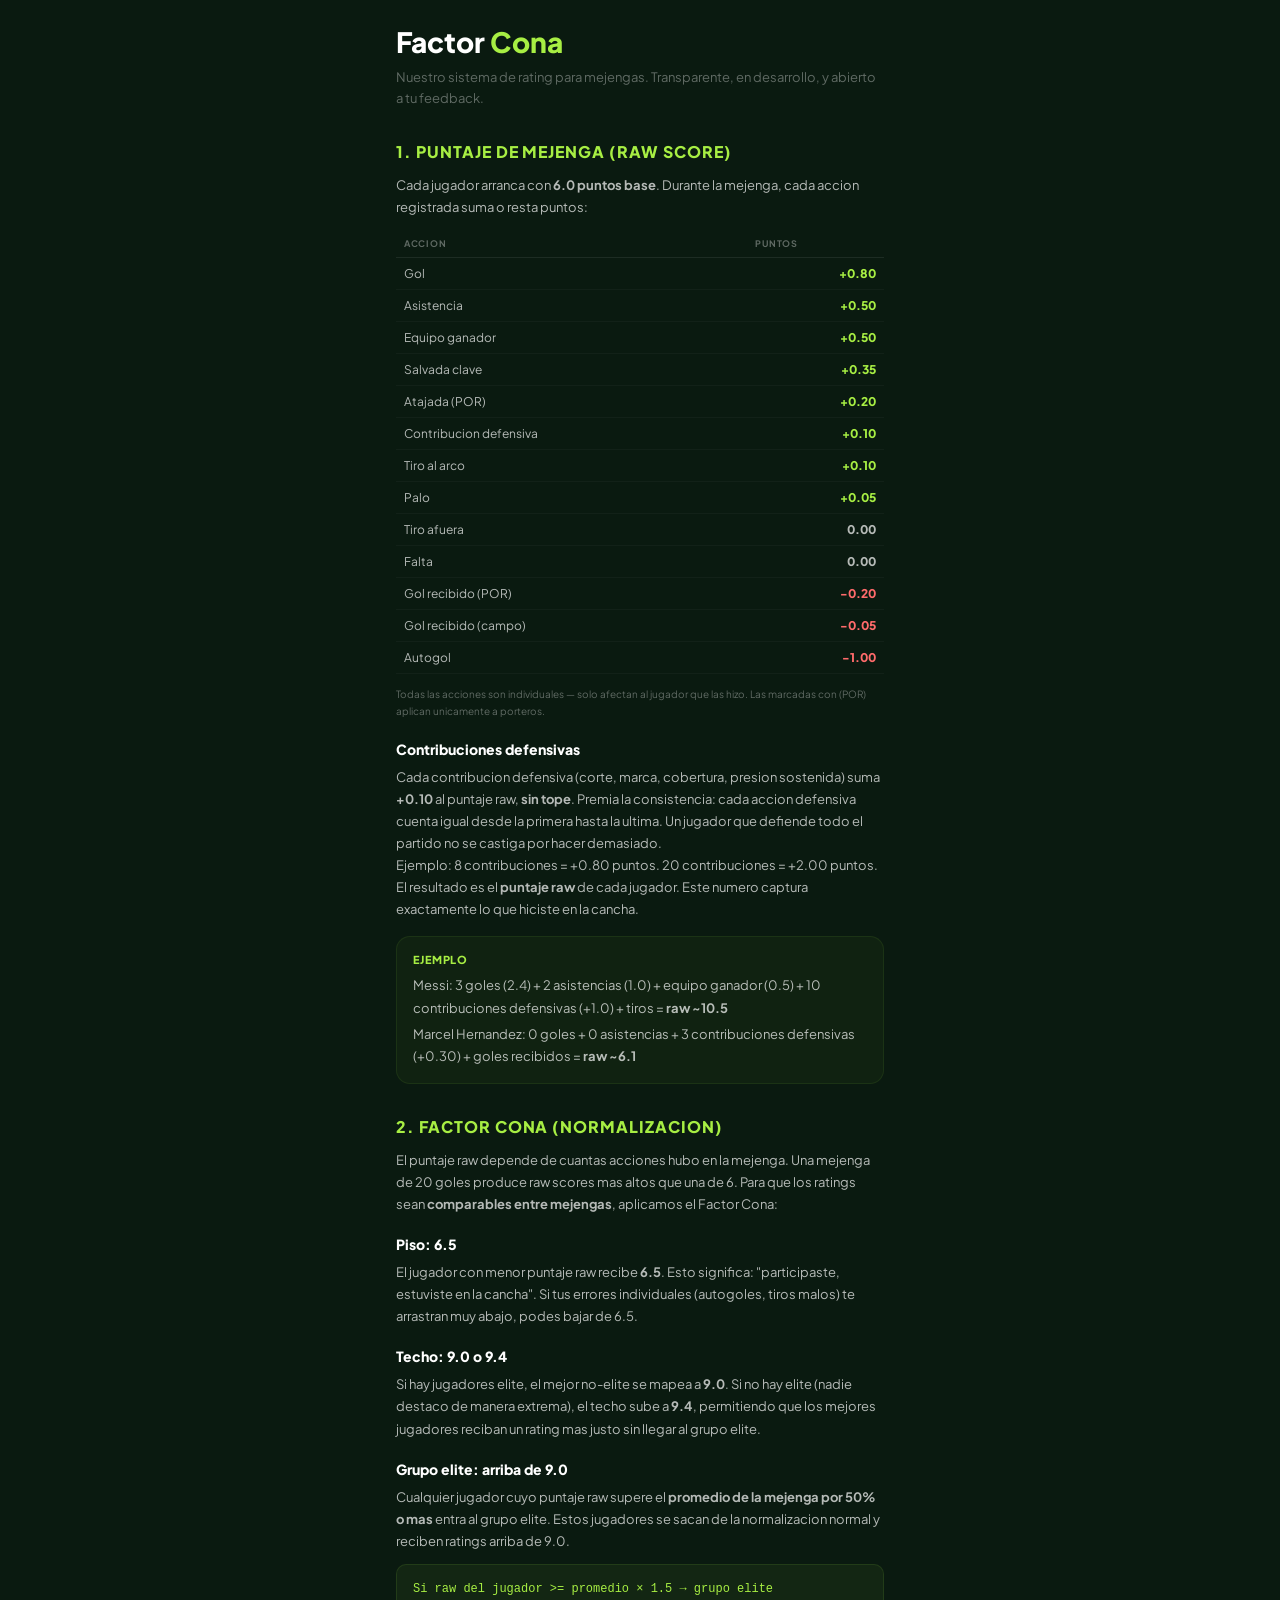
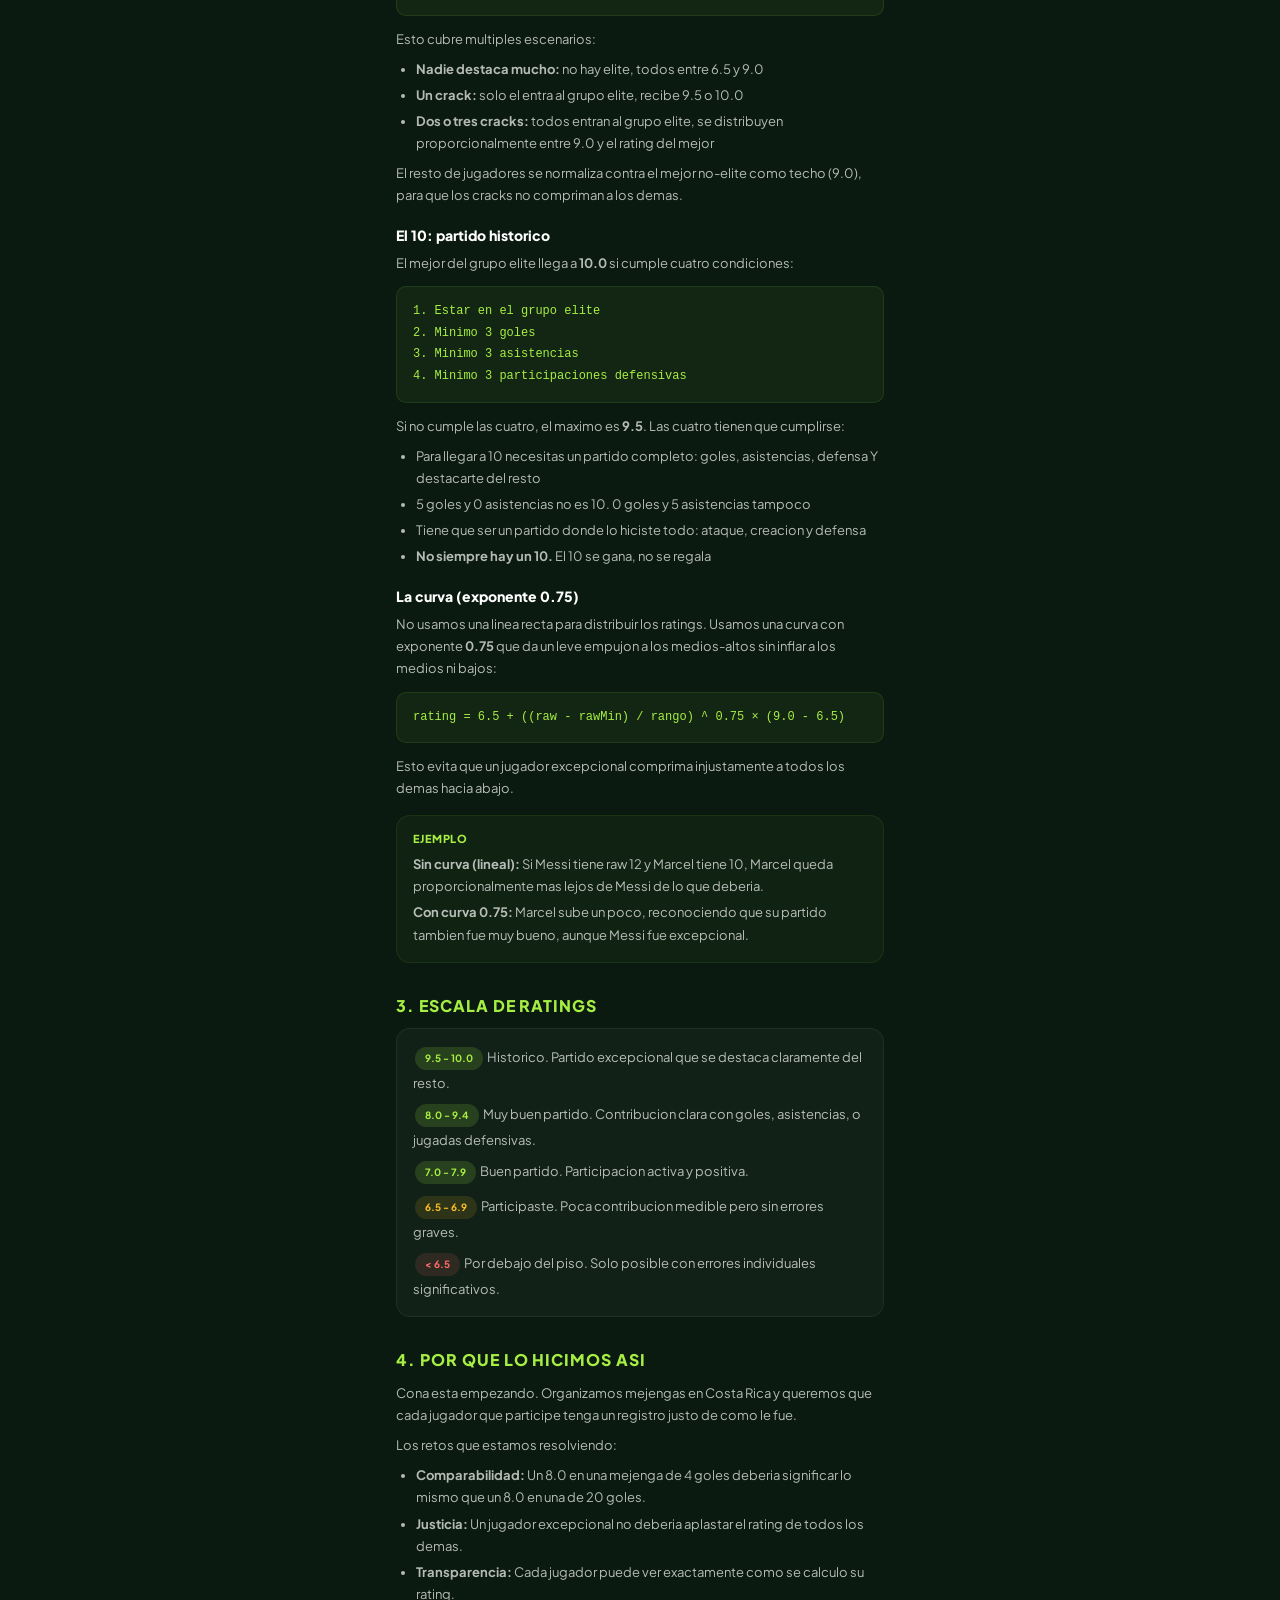
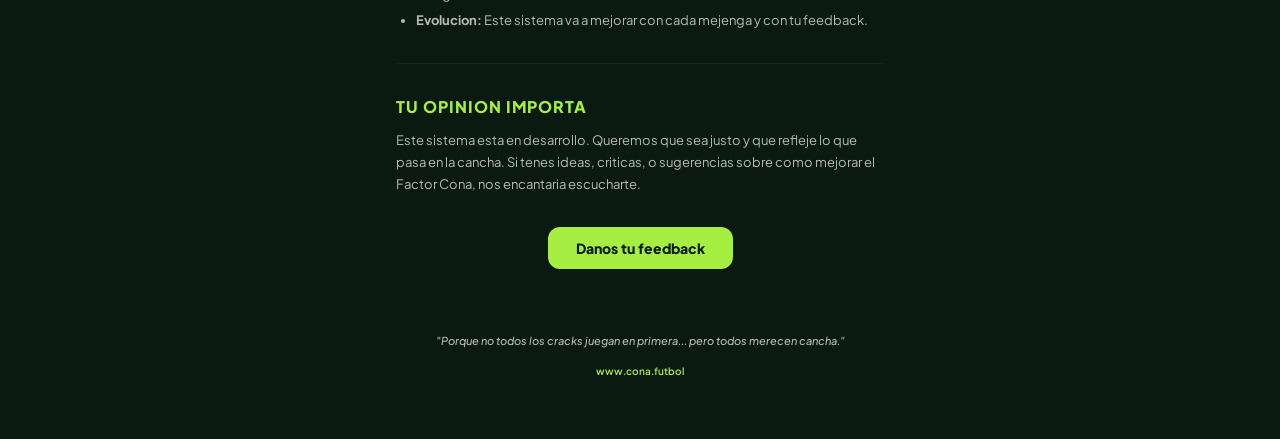
==== commit 3cdcba5e: "Merge 9def51a80d24dda4d5240db193b52b033a35ddf7 into 84ab9d7a6cc9ba57ce35af0d5755c8ad0d92b327" ====
--- a/factor-cona.html
+++ b/factor-cona.html
@@ -63,7 +63,7 @@
     <tr><td>Equipo ganador</td><td class="pos">+0.50</td></tr>
     <tr><td>Salvada clave</td><td class="pos">+0.35</td></tr>
     <tr><td>Atajada (POR)</td><td class="pos">+0.20</td></tr>
-    <tr><td>Contribucion defensiva</td><td class="pos">+0.10 (cap 15 = +1.50)</td></tr>
+    <tr><td>Contribucion defensiva</td><td class="pos">+0.10</td></tr>
     <tr><td>Tiro al arco</td><td class="pos">+0.10</td></tr>
     <tr><td>Palo</td><td class="pos">+0.05</td></tr>
     <tr><td>Tiro afuera</td><td>0.00</td></tr>
@@ -77,11 +77,8 @@
 <p style="font-size:10px;color:var(--w4);margin-top:8px">Todas las acciones son individuales — solo afectan al jugador que las hizo. Las marcadas con (POR) aplican unicamente a porteros.</p>
 
 <h3>Contribuciones defensivas</h3>
-<p>Cada contribucion defensiva (corte, marca, cobertura, presion sostenida) suma <strong>+0.10</strong> al puntaje raw. Premia la consistencia: cuantas mas hagas, mas suman.</p>
-<ul>
-  <li><strong>Cap a las 15:</strong> a partir de la contribucion 16 ya no suma mas (max +1.50).</li>
-</ul>
-<p>Ejemplo: 8 contribuciones = +0.80 puntos. 15 o mas = +1.50 puntos (comparable a casi 2 goles).</p>
+<p>Cada contribucion defensiva (corte, marca, cobertura, presion sostenida) suma <strong>+0.10</strong> al puntaje raw, <strong>sin tope</strong>. Premia la consistencia: cada accion defensiva cuenta igual desde la primera hasta la ultima. Un jugador que defiende todo el partido no se castiga por hacer demasiado.</p>
+<p>Ejemplo: 8 contribuciones = +0.80 puntos. 20 contribuciones = +2.00 puntos.</p>
 
 <p>El resultado es el <strong>puntaje raw</strong> de cada jugador. Este numero captura exactamente lo que hiciste en la cancha.</p>
 
